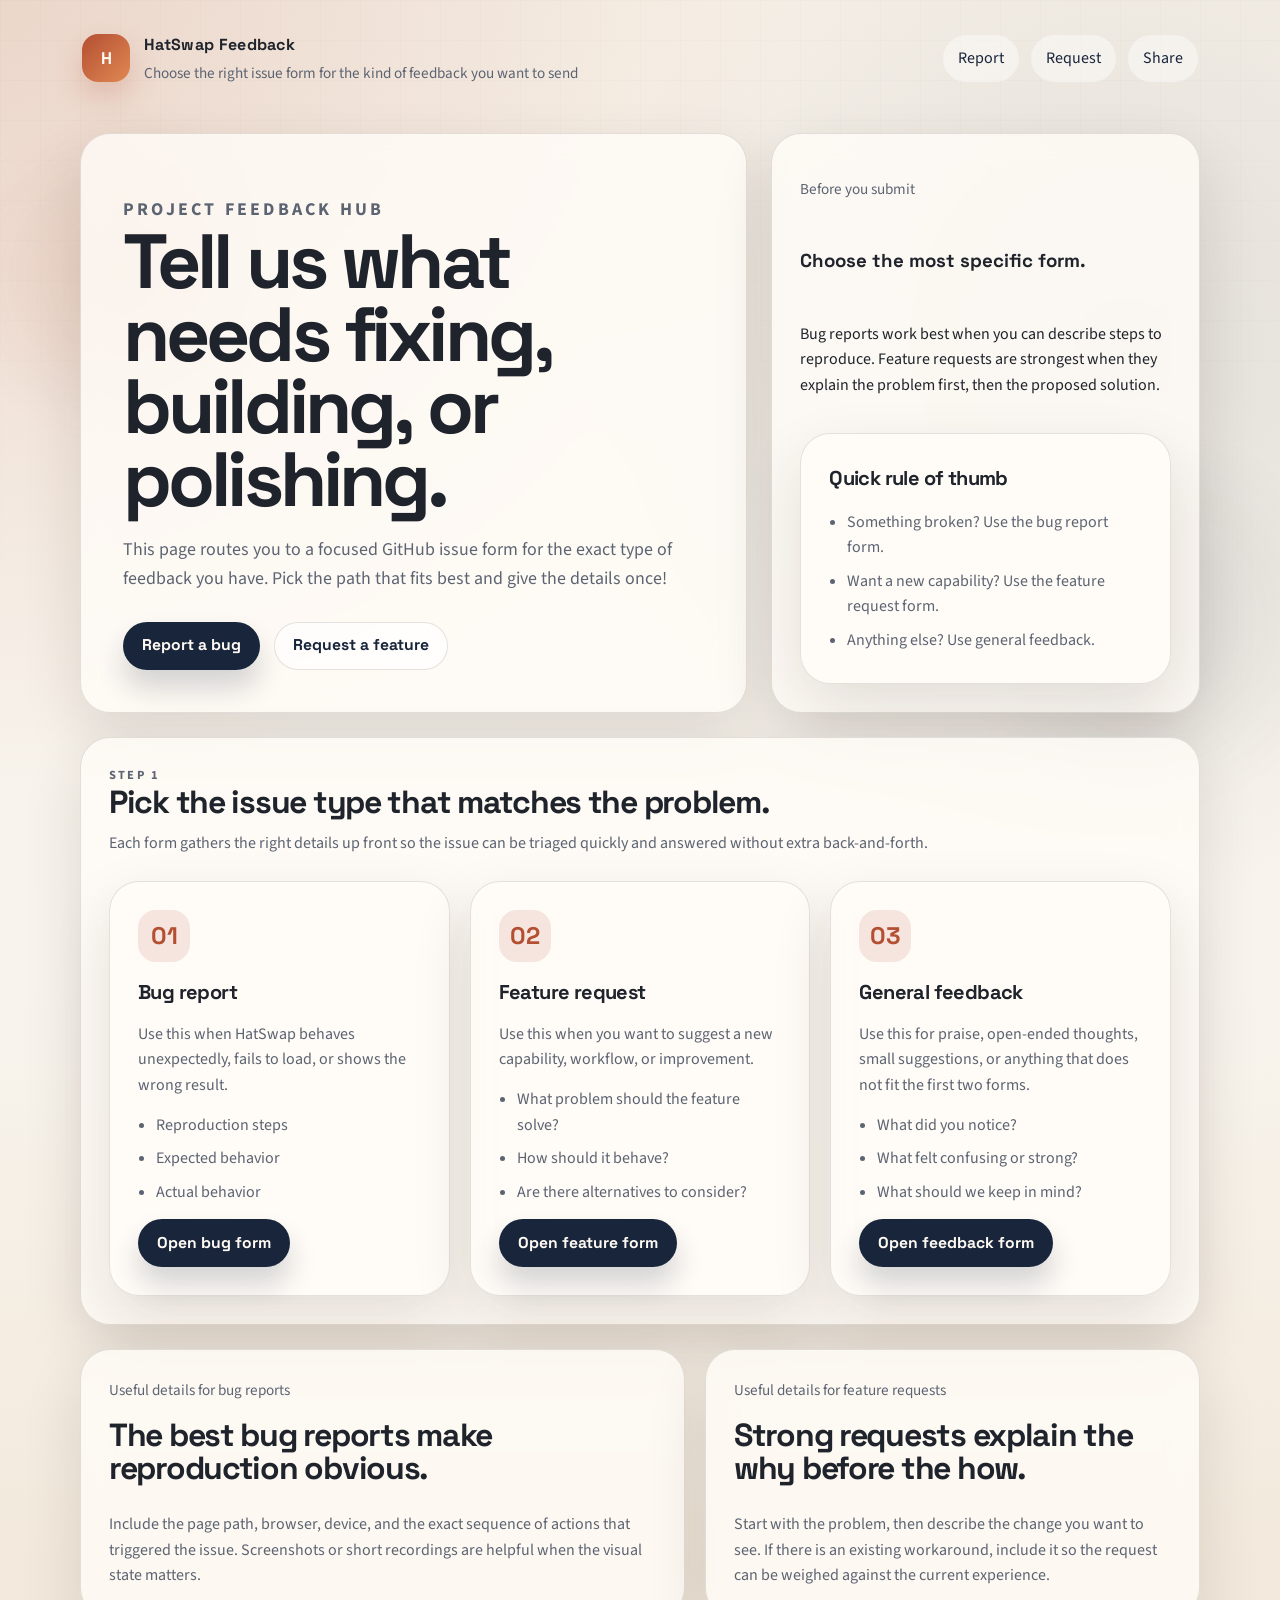
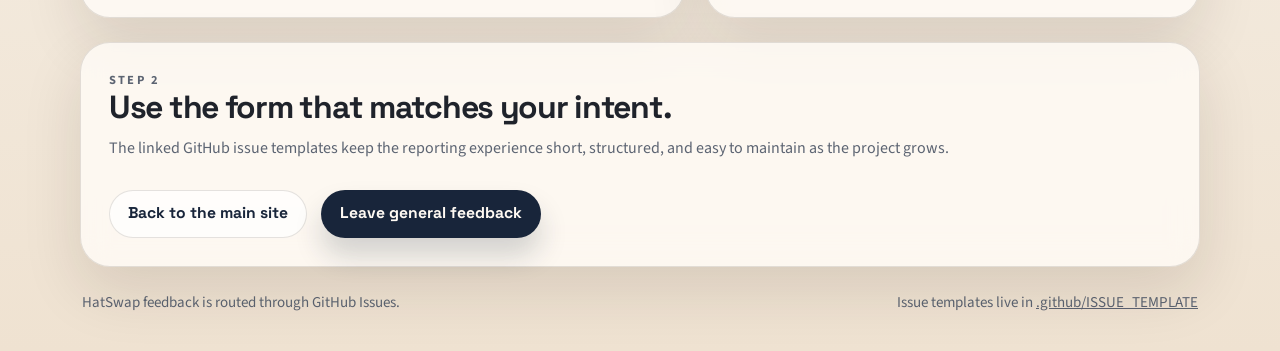
==== hatswap-feedback/index.html @ 7471a50c "Add feedback system and site structure for HatSwap project" ====
<!doctype html>
<html lang="en">

<head>
    <meta charset="utf-8" />
    <meta name="viewport" content="width=device-width, initial-scale=1" />
    <meta name="description"
        content="Submit HatSwap bugs, feature requests, or general feedback through focused GitHub issue templates." />
    <title>HatSwap Feedback</title>
    <link rel="preconnect" href="https://fonts.googleapis.com" />
    <link rel="preconnect" href="https://fonts.gstatic.com" crossorigin />
    <link
        href="https://fonts.googleapis.com/css2?family=Source+Sans+3:wght@400;500;600;700;800&family=Space+Grotesk:wght@400;500;700&display=swap"
        rel="stylesheet" />
    <link rel="stylesheet" href="/assets/css/site.css" />
</head>

<body>
    <div class="page-shell">
        <div class="site-frame">
            <header class="topbar">
                <a class="brand" href="/" aria-label="Return to the main site">
                    <span class="brand-mark">H</span>
                    <span class="brand-copy">
                        <strong>HatSwap Feedback</strong>
                        <span>Choose the right issue form for the kind of feedback you want to send</span>
                    </span>
                </a>
                <nav class="topnav" aria-label="Secondary">
                    <a href="#report">Report</a>
                    <a href="#request">Request</a>
                    <a href="#share">Share</a>
                </nav>
            </header>

            <main>
                <section class="hero" aria-labelledby="feedback-hero-title">
                    <div class="hero-copy">
                        <p class="eyebrow">Project feedback hub</p>
                        <h1 id="feedback-hero-title">Tell us what needs fixing, building, or polishing.</h1>
                        <p>
                            This page routes you to a focused GitHub issue form for the exact type of
                            feedback you have. Pick the path that fits best and give the details once!
                        </p>
                        <div class="hero-actions">
                            <a class="button primary"
                                href="https://github.com/jcsosia/jcsosia.github.io/issues/new?template=bug_report.yml">Report
                                a bug</a>
                            <a class="button secondary"
                                href="https://github.com/jcsosia/jcsosia.github.io/issues/new?template=feature_request.yml">Request
                                a feature</a>
                        </div>
                    </div>

                    <aside class="hero-card" aria-label="Feedback instructions">
                        <div class="feedback-note">
                            <p class="panel-label">Before you submit</p>
                            <h3>Choose the most specific form.</h3>
                            <p>
                                Bug reports work best when you can describe steps to reproduce. Feature
                                requests are strongest when they explain the problem first, then the proposed
                                solution.
                            </p>
                        </div>
                        <div class="note-card">
                            <h3>Quick rule of thumb</h3>
                            <ul>
                                <li>Something broken? Use the bug report form.</li>
                                <li>Want a new capability? Use the feature request form.</li>
                                <li>Anything else? Use general feedback.</li>
                            </ul>
                        </div>
                    </aside>
                </section>

                <section class="section" aria-labelledby="report-title" id="report">
                    <div class="section-panel">
                        <p class="eyebrow">Step 1</p>
                        <h2 id="report-title">Pick the issue type that matches the problem.</h2>
                        <p>
                            Each form gathers the right details up front so the issue can be triaged quickly
                            and answered without extra back-and-forth.
                        </p>

                        <div class="issue-grid">
                            <article class="issue-card">
                                <div class="issue-icon">01</div>
                                <h3>Bug report</h3>
                                <p>
                                    Use this when HatSwap behaves unexpectedly, fails to load, or shows the wrong
                                    result.
                                </p>
                                <ul>
                                    <li>Reproduction steps</li>
                                    <li>Expected behavior</li>
                                    <li>Actual behavior</li>
                                </ul>
                                <a class="button primary"
                                    href="https://github.com/jcsosia/jcsosia.github.io/issues/new?template=bug_report.yml">Open
                                    bug form</a>
                            </article>

                            <article class="issue-card">
                                <div class="issue-icon">02</div>
                                <h3>Feature request</h3>
                                <p>
                                    Use this when you want to suggest a new capability, workflow, or improvement.
                                </p>
                                <ul>
                                    <li>What problem should the feature solve?</li>
                                    <li>How should it behave?</li>
                                    <li>Are there alternatives to consider?</li>
                                </ul>
                                <a class="button primary"
                                    href="https://github.com/jcsosia/jcsosia.github.io/issues/new?template=feature_request.yml">Open
                                    feature form</a>
                            </article>

                            <article class="issue-card">
                                <div class="issue-icon">03</div>
                                <h3>General feedback</h3>
                                <p>
                                    Use this for praise, open-ended thoughts, small suggestions, or anything that
                                    does not fit the first two forms.
                                </p>
                                <ul>
                                    <li>What did you notice?</li>
                                    <li>What felt confusing or strong?</li>
                                    <li>What should we keep in mind?</li>
                                </ul>
                                <a class="button primary"
                                    href="https://github.com/jcsosia/jcsosia.github.io/issues/new?template=general_feedback.yml">Open
                                    feedback form</a>
                            </article>
                        </div>
                    </div>
                </section>

                <section class="section" id="request" aria-labelledby="request-title">
                    <div class="feedback-grid">
                        <article class="feedback-card">
                            <p class="panel-label">Useful details for bug reports</p>
                            <h2 id="request-title">The best bug reports make reproduction obvious.</h2>
                            <p>
                                Include the page path, browser, device, and the exact sequence of actions that
                                triggered the issue. Screenshots or short recordings are helpful when the visual
                                state matters.
                            </p>
                        </article>

                        <article class="feedback-card">
                            <p class="panel-label">Useful details for feature requests</p>
                            <h2>Strong requests explain the why before the how.</h2>
                            <p>
                                Start with the problem, then describe the change you want to see. If there is an
                                existing workaround, include it so the request can be weighed against the current
                                experience.
                            </p>
                        </article>
                    </div>
                </section>

                <section class="section" id="share" aria-labelledby="share-title">
                    <div class="section-panel">
                        <p class="eyebrow">Step 2</p>
                        <h2 id="share-title">Use the form that matches your intent.</h2>
                        <p>
                            The linked GitHub issue templates keep the reporting experience short, structured,
                            and easy to maintain as the project grows.
                        </p>
                        <div class="hero-actions">
                            <a class="button secondary" href="/">Back to the main site</a>
                            <a class="button primary"
                                href="https://github.com/jcsosia/jcsosia.github.io/issues/new?template=general_feedback.yml">Leave
                                general feedback</a>
                        </div>
                    </div>
                </section>
            </main>

            <footer class="footer">
                <span>HatSwap feedback is routed through GitHub Issues.</span>
                <span>
                    Issue templates live in <a
                        href="https://github.com/jcsosia/jcsosia.github.io/tree/main/.github/ISSUE_TEMPLATE">.github/ISSUE_TEMPLATE</a>
                </span>
            </footer>
        </div>
    </div>
</body>

</html>
---- assets/css/site.css ----
:root {
    color-scheme: light;
    --bg: #f6f0e7;
    --bg-alt: #efe2d1;
    --surface: rgba(255, 252, 247, 0.82);
    --surface-strong: #fffaf2;
    --border: rgba(38, 28, 19, 0.12);
    --text: #1f232b;
    --muted: #5c6472;
    --accent: #b44f32;
    --accent-strong: #18253a;
    --accent-soft: rgba(180, 79, 50, 0.12);
    --shadow: 0 24px 60px rgba(42, 27, 14, 0.12);
    --radius-xl: 30px;
    --radius-lg: 22px;
    --radius-md: 16px;
    --content-width: 1120px;
    --body-font: 'Source Sans 3', 'Segoe UI', sans-serif;
    --display-font: 'Space Grotesk', 'Segoe UI', sans-serif;
}

* {
    box-sizing: border-box;
}

html {
    scroll-behavior: smooth;
}

body {
    margin: 0;
    min-height: 100vh;
    font-family: var(--body-font);
    color: var(--text);
    background:
        radial-gradient(circle at top left, rgba(180, 79, 50, 0.16), transparent 34%),
        radial-gradient(circle at right 12% top 18%, rgba(24, 37, 58, 0.09), transparent 28%),
        linear-gradient(180deg, var(--bg) 0%, #f8f4ed 50%, var(--bg-alt) 100%);
    line-height: 1.6;
    text-rendering: optimizeLegibility;
}

body::before {
    content: '';
    position: fixed;
    inset: 0;
    pointer-events: none;
    opacity: 0.45;
    background-image: linear-gradient(rgba(31, 35, 43, 0.04) 1px, transparent 1px), linear-gradient(90deg, rgba(31, 35, 43, 0.04) 1px, transparent 1px);
    background-size: 40px 40px;
    mask-image: linear-gradient(180deg, rgba(0, 0, 0, 0.8), transparent 92%);
}

a {
    color: inherit;
}

a:hover {
    color: var(--accent);
}

a:focus-visible,
button:focus-visible {
    outline: 3px solid var(--accent);
    outline-offset: 4px;
}

.page-shell {
    position: relative;
    isolation: isolate;
    min-height: 100vh;
    padding: 24px;
}

.page-shell::before,
.page-shell::after {
    content: '';
    position: fixed;
    z-index: -1;
    border-radius: 999px;
    filter: blur(8px);
    opacity: 0.55;
}

.page-shell::before {
    inset: 12% auto auto -4%;
    width: 340px;
    height: 340px;
    background: radial-gradient(circle, rgba(180, 79, 50, 0.22), transparent 70%);
}

.page-shell::after {
    right: -6%;
    bottom: 8%;
    width: 420px;
    height: 420px;
    background: radial-gradient(circle, rgba(24, 37, 58, 0.14), transparent 68%);
}

.site-frame {
    width: min(100%, var(--content-width));
    margin: 0 auto;
}

.topbar {
    display: flex;
    align-items: center;
    justify-content: space-between;
    gap: 20px;
    padding: 8px 2px 24px;
}

.brand {
    display: inline-flex;
    align-items: center;
    gap: 14px;
    text-decoration: none;
}

.brand-mark {
    display: grid;
    place-items: center;
    width: 48px;
    height: 48px;
    border-radius: 16px;
    background: linear-gradient(135deg, var(--accent), #e08853);
    color: #fffaf4;
    font-family: var(--display-font);
    font-size: 1.05rem;
    font-weight: 700;
    box-shadow: 0 14px 30px rgba(180, 79, 50, 0.24);
}

.brand-copy {
    display: grid;
    gap: 3px;
}

.brand-copy strong {
    font-family: var(--display-font);
    font-size: 1rem;
    letter-spacing: 0.02em;
}

.brand-copy span,
.eyebrow,
.meta,
.panel-label {
    color: var(--muted);
    font-size: 0.95rem;
}

.topnav {
    display: flex;
    flex-wrap: wrap;
    gap: 12px;
}

.topnav a {
    text-decoration: none;
    color: var(--accent-strong);
    padding: 10px 14px;
    border-radius: 999px;
    background: rgba(255, 255, 255, 0.45);
    border: 1px solid transparent;
}

.topnav a:hover,
.topnav a:focus-visible {
    background: var(--surface-strong);
    border-color: var(--border);
}

.hero,
.section,
.feedback-grid,
.callout-grid {
    margin-top: 24px;
}

.hero {
    display: grid;
    grid-template-columns: minmax(0, 1.4fr) minmax(280px, 0.9fr);
    gap: 24px;
    align-items: stretch;
}

.hero-copy,
.hero-card,
.section-panel,
.issue-card,
.process-card,
.feedback-card,
.note-card {
    background: var(--surface);
    border: 1px solid var(--border);
    border-radius: var(--radius-xl);
    box-shadow: var(--shadow);
    backdrop-filter: blur(14px);
}

.hero-copy {
    padding: 42px;
}

.hero-card {
    padding: 28px;
    display: grid;
    gap: 18px;
}

.eyebrow {
    margin: 0 0 14px;
    text-transform: uppercase;
    letter-spacing: 0.18em;
    font-size: 0.78rem;
    font-weight: 700;
}

h1,
h2,
h3,
.button,
.stat strong {
    font-family: var(--display-font);
}

h1 {
    margin: 0;
    font-size: clamp(2.8rem, 6vw, 5.6rem);
    line-height: 0.95;
    letter-spacing: -0.05em;
    max-width: 11ch;
}

.hero-copy p {
    margin: 20px 0 0;
    max-width: 62ch;
    font-size: 1.12rem;
    color: var(--muted);
}

.hero-actions {
    display: flex;
    flex-wrap: wrap;
    gap: 14px;
    margin-top: 28px;
}

.button {
    display: inline-flex;
    align-items: center;
    justify-content: center;
    gap: 8px;
    min-height: 48px;
    padding: 0 18px;
    border-radius: 999px;
    border: 1px solid transparent;
    text-decoration: none;
    font-size: 0.98rem;
    font-weight: 700;
    transition: transform 160ms ease, background-color 160ms ease, border-color 160ms ease, color 160ms ease;
}

.button:hover {
    transform: translateY(-1px);
}

.button.primary {
    background: var(--accent-strong);
    color: #fffaf3;
    box-shadow: 0 18px 28px rgba(24, 37, 58, 0.18);
}

.button.primary:hover {
    color: #fffaf3;
    background: #111c2d;
}

.button.secondary {
    background: rgba(255, 255, 255, 0.66);
    color: var(--accent-strong);
    border-color: var(--border);
}

.button.secondary:hover {
    color: var(--accent-strong);
    background: var(--surface-strong);
}

.stat-grid {
    display: grid;
    grid-template-columns: repeat(3, minmax(0, 1fr));
    gap: 14px;
}

.stat {
    padding: 16px;
    border-radius: var(--radius-md);
    background: var(--surface-strong);
    border: 1px solid rgba(38, 28, 19, 0.08);
}

.stat strong {
    display: block;
    margin-bottom: 4px;
    font-size: 1.6rem;
    letter-spacing: -0.04em;
}

.stat span {
    color: var(--muted);
    font-size: 0.92rem;
}

.section-panel,
.issue-card,
.process-card,
.feedback-card,
.note-card {
    padding: 28px;
}

.section h2,
.feedback-grid h2,
.callout-grid h2 {
    margin: 0 0 12px;
    font-size: clamp(1.6rem, 2.5vw, 2.3rem);
    line-height: 1.05;
    letter-spacing: -0.04em;
}

.section p,
.feedback-grid p,
.callout-grid p {
    margin: 0;
    color: var(--muted);
}

.section-grid,
.feedback-grid,
.callout-grid,
.issue-grid,
.process-grid {
    display: grid;
    gap: 20px;
}

.section-grid {
    grid-template-columns: repeat(2, minmax(0, 1fr));
}

.issue-grid {
    grid-template-columns: repeat(3, minmax(0, 1fr));
    margin-top: 24px;
}

.issue-card,
.process-card,
.feedback-card,
.note-card {
    display: grid;
    gap: 14px;
}

.issue-icon {
    width: 52px;
    height: 52px;
    display: grid;
    place-items: center;
    border-radius: 18px;
    background: var(--accent-soft);
    color: var(--accent);
    font-family: var(--display-font);
    font-size: 1.5rem;
    font-weight: 700;
}

.issue-card h3,
.process-card h3,
.feedback-card h3,
.note-card h3 {
    margin: 0;
    font-size: 1.25rem;
    letter-spacing: -0.03em;
}

.issue-card ul,
.process-card ul,
.note-card ul {
    margin: 0;
    padding-left: 18px;
    color: var(--muted);
}

.issue-card li+li,
.process-card li+li,
.note-card li+li {
    margin-top: 8px;
}

.issue-card .button,
.feedback-card .button {
    width: fit-content;
}

.section-panel code,
.feedback-card code,
.note-card code {
    padding: 0.18rem 0.38rem;
    border-radius: 8px;
    background: rgba(31, 35, 43, 0.07);
    color: var(--accent-strong);
}

.footer {
    display: flex;
    flex-wrap: wrap;
    justify-content: space-between;
    gap: 16px;
    padding: 24px 2px 12px;
    color: var(--muted);
    font-size: 0.94rem;
}

.footer a {
    color: inherit;
}

.feedback-grid {
    grid-template-columns: minmax(0, 1.1fr) minmax(290px, 0.9fr);
}

.feedback-stack {
    display: grid;
    gap: 20px;
}

.feedback-card .panel-label {
    margin-bottom: 2px;
}

.feedback-note {
    display: grid;
    gap: 10px;
}

@media (max-width: 960px) {

    .hero,
    .section-grid,
    .feedback-grid,
    .issue-grid {
        grid-template-columns: 1fr;
    }

    .topbar {
        flex-direction: column;
        align-items: flex-start;
    }

    .hero-copy {
        padding: 30px;
    }

    .hero-card,
    .section-panel,
    .issue-card,
    .process-card,
    .feedback-card,
    .note-card {
        padding: 22px;
    }
}

@media (max-width: 640px) {
    .page-shell {
        padding: 16px;
    }

    h1 {
        font-size: clamp(2.3rem, 13vw, 4rem);
    }

    .hero-copy p {
        font-size: 1rem;
    }

    .hero-actions,
    .topnav,
    .footer {
        gap: 10px;
    }

    .stat-grid {
        grid-template-columns: 1fr;
    }

    .brand-copy span {
        max-width: 26ch;
    }
}
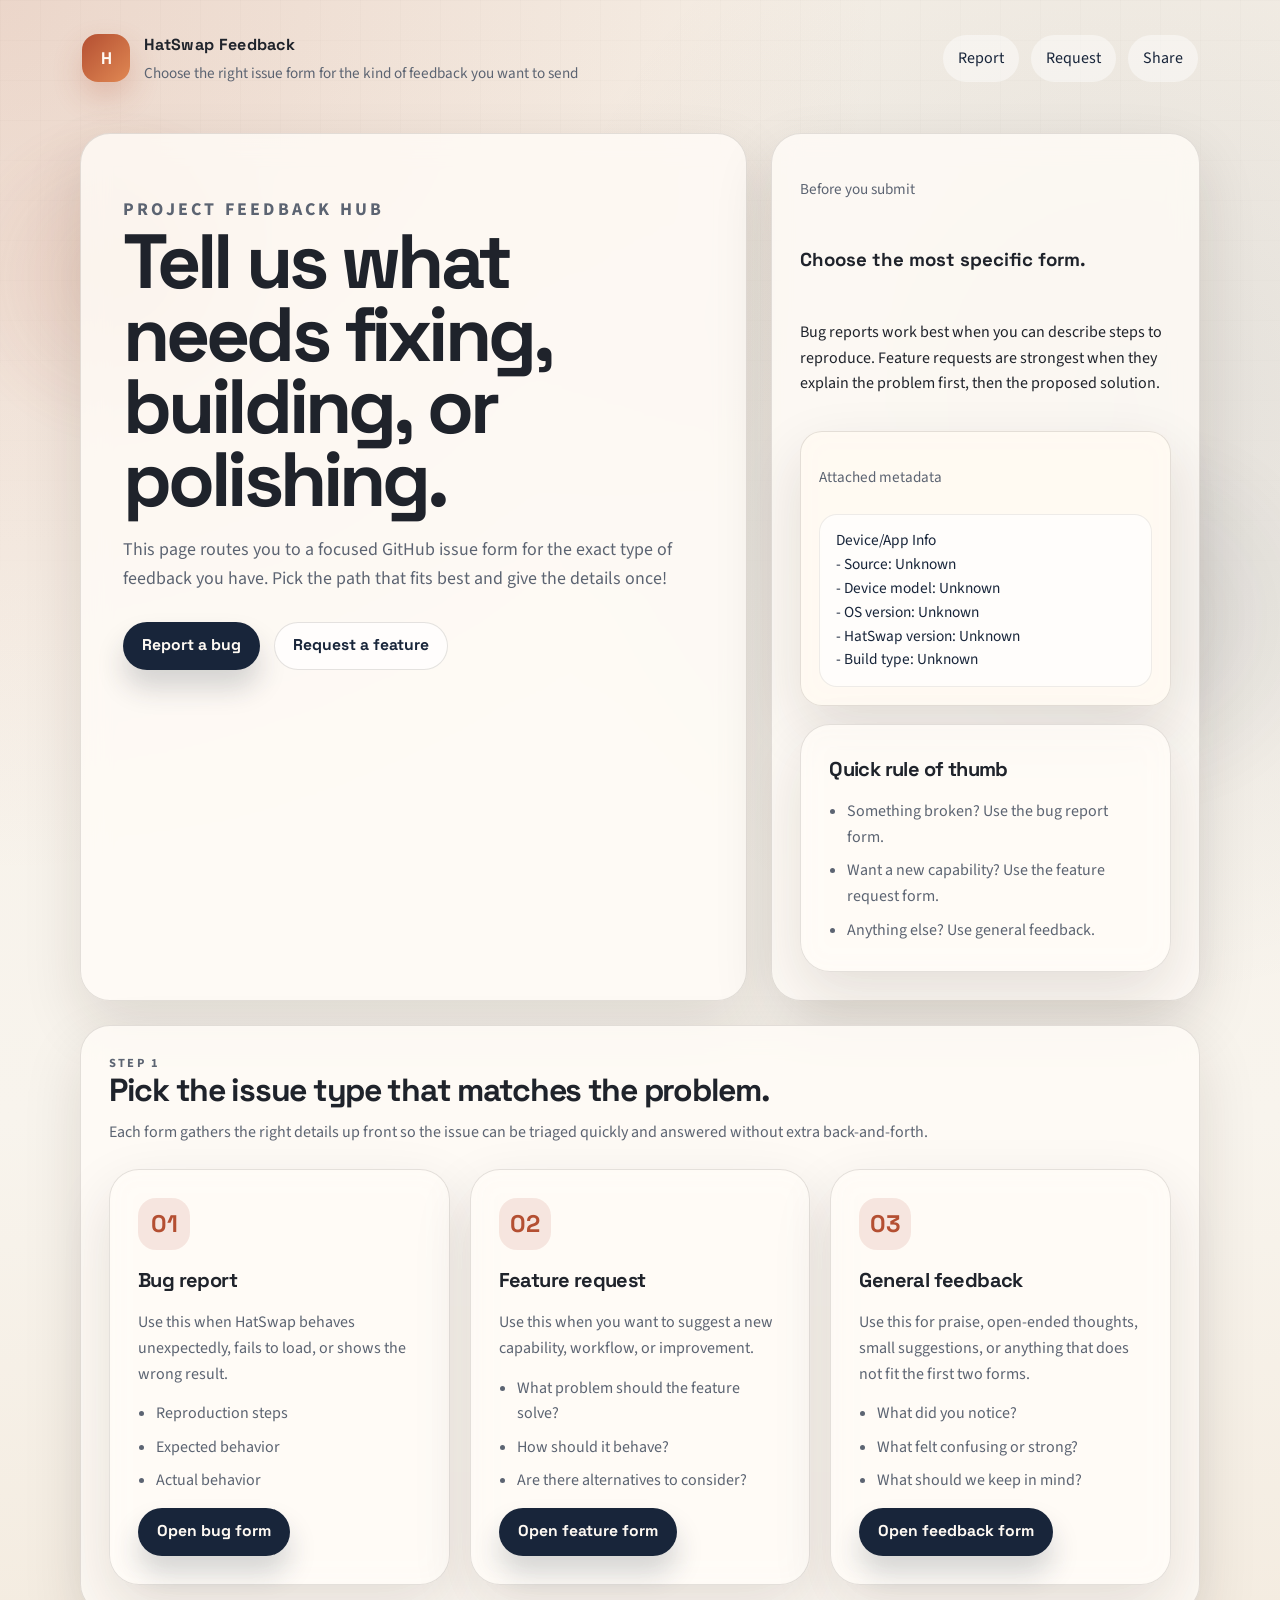
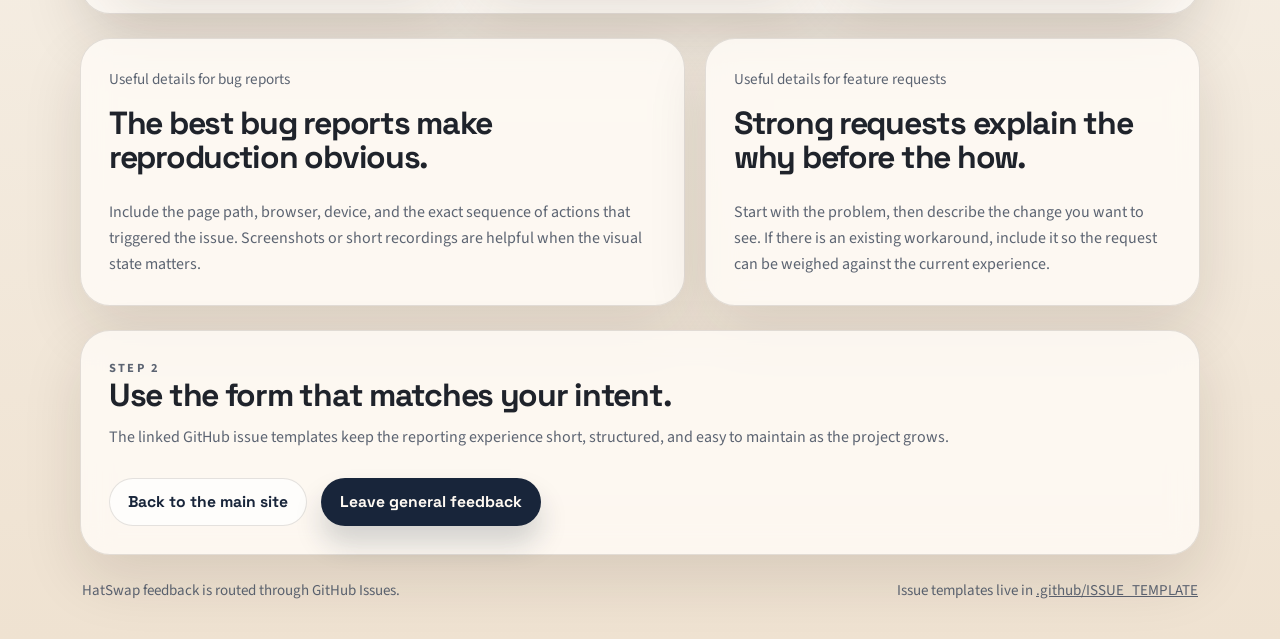
==== commit 61d908bf: "Add metadata card and update feedback links in HatSwap feedback page" ====
--- a/hatswap-feedback/index.html
+++ b/hatswap-feedback/index.html
@@ -43,10 +43,11 @@
                             feedback you have. Pick the path that fits best and give the details once!
                         </p>
                         <div class="hero-actions">
-                            <a class="button primary"
+                            <a class="button primary" data-feedback-type="bug" data-feedback-template="bug_report.yml"
                                 href="https://github.com/jcsosia/jcsosia.github.io/issues/new?template=bug_report.yml">Report
                                 a bug</a>
-                            <a class="button secondary"
+                            <a class="button secondary" data-feedback-type="feature"
+                                data-feedback-template="feature_request.yml"
                                 href="https://github.com/jcsosia/jcsosia.github.io/issues/new?template=feature_request.yml">Request
                                 a feature</a>
                         </div>
@@ -61,6 +62,15 @@
                                 requests are strongest when they explain the problem first, then the proposed
                                 solution.
                             </p>
+                        </div>
+                        <div class="metadata-card" aria-label="HatSwap device and app info">
+                            <p class="panel-label">Attached metadata</p>
+                            <pre class="metadata-block" data-device-app-info>Device/App Info
+- Source: Unknown
+- Device model: Unknown
+- OS version: Unknown
+- HatSwap version: Unknown
+- Build type: Unknown</pre>
                         </div>
                         <div class="note-card">
                             <h3>Quick rule of thumb</h3>
@@ -95,7 +105,8 @@
                                     <li>Expected behavior</li>
                                     <li>Actual behavior</li>
                                 </ul>
-                                <a class="button primary"
+                                <a class="button primary" data-feedback-type="bug"
+                                    data-feedback-template="bug_report.yml"
                                     href="https://github.com/jcsosia/jcsosia.github.io/issues/new?template=bug_report.yml">Open
                                     bug form</a>
                             </article>
@@ -111,7 +122,8 @@
                                     <li>How should it behave?</li>
                                     <li>Are there alternatives to consider?</li>
                                 </ul>
-                                <a class="button primary"
+                                <a class="button primary" data-feedback-type="feature"
+                                    data-feedback-template="feature_request.yml"
                                     href="https://github.com/jcsosia/jcsosia.github.io/issues/new?template=feature_request.yml">Open
                                     feature form</a>
                             </article>
@@ -128,7 +140,8 @@
                                     <li>What felt confusing or strong?</li>
                                     <li>What should we keep in mind?</li>
                                 </ul>
-                                <a class="button primary"
+                                <a class="button primary" data-feedback-type="general"
+                                    data-feedback-template="general_feedback.yml"
                                     href="https://github.com/jcsosia/jcsosia.github.io/issues/new?template=general_feedback.yml">Open
                                     feedback form</a>
                             </article>
@@ -170,7 +183,8 @@
                         </p>
                         <div class="hero-actions">
                             <a class="button secondary" href="/">Back to the main site</a>
-                            <a class="button primary"
+                            <a class="button primary" data-feedback-type="general"
+                                data-feedback-template="general_feedback.yml"
                                 href="https://github.com/jcsosia/jcsosia.github.io/issues/new?template=general_feedback.yml">Leave
                                 general feedback</a>
                         </div>
@@ -187,6 +201,128 @@
             </footer>
         </div>
     </div>
+
+    <script>
+        (() => {
+            const metadataKeys = ["source", "deviceModel", "osVersion", "appVersion", "buildType"];
+            const feedbackTemplates = {
+                bug: "bug_report.yml",
+                feature: "feature_request.yml",
+                general: "general_feedback.yml"
+            };
+
+            function safeDecodeQueryValue(value) {
+                if (value === null || value === undefined) {
+                    return "";
+                }
+
+                const stringValue = String(value);
+
+                try {
+                    return decodeURIComponent(stringValue.replace(/\+/g, "%20"));
+                } catch (error) {
+                    return stringValue;
+                }
+            }
+
+            function normalizeValue(value) {
+                const decodedValue = safeDecodeQueryValue(value).trim();
+                return decodedValue || "Unknown";
+            }
+
+            function getHatSwapContext() {
+                const searchParams = new URLSearchParams(window.location.search);
+
+                return metadataKeys.reduce((context, key) => {
+                    context[key] = normalizeValue(searchParams.get(key));
+                    return context;
+                }, {});
+            }
+
+            function buildPrefillBlock(context) {
+                return [
+                    "Device/App Info",
+                    `- Source: ${context.source}`,
+                    `- Device model: ${context.deviceModel}`,
+                    `- OS version: ${context.osVersion}`,
+                    `- HatSwap version: ${context.appVersion}`,
+                    `- Build type: ${context.buildType}`
+                ].join("\n");
+            }
+
+            function buildIssueBody(feedbackType, context) {
+                const prefillBlock = buildPrefillBlock(context);
+                const prompts = {
+                    bug: [
+                        "## Bug report",
+                        "",
+                        "Describe what happened and what you expected to happen.",
+                        "",
+                        "### Steps to reproduce",
+                        "",
+                        "1.",
+                        "2.",
+                        "3.",
+                        "",
+                        "### Expected behavior",
+                        "",
+                        "### Actual behavior"
+                    ],
+                    feature: [
+                        "## Feature request",
+                        "",
+                        "Describe the problem first, then the feature you want.",
+                        "",
+                        "### Problem",
+                        "",
+                        "### Proposed solution",
+                        "",
+                        "### Alternatives considered"
+                    ],
+                    general: [
+                        "## General feedback",
+                        "",
+                        "Share anything that would help improve the experience.",
+                        "",
+                        "### Feedback",
+                        ""
+                    ]
+                };
+
+                return [prefillBlock, "", ...(prompts[feedbackType] || prompts.general)].join("\n");
+            }
+
+            function buildIssueUrl(feedbackType, context) {
+                const issueUrl = new URL("https://github.com/jcsosia/jcsosia.github.io/issues/new");
+                const templateName = feedbackTemplates[feedbackType] || feedbackTemplates.general;
+
+                issueUrl.searchParams.set("template", templateName);
+                issueUrl.searchParams.set("body", buildIssueBody(feedbackType, context));
+
+                return issueUrl.toString();
+            }
+
+            function updateMetadataPanel(context) {
+                const metadataPanel = document.querySelector("[data-device-app-info]");
+
+                if (metadataPanel) {
+                    metadataPanel.textContent = buildPrefillBlock(context);
+                }
+            }
+
+            function updateFeedbackLinks(context) {
+                document.querySelectorAll("[data-feedback-type]").forEach((link) => {
+                    const feedbackType = link.dataset.feedbackType || "general";
+                    link.href = buildIssueUrl(feedbackType, context);
+                });
+            }
+
+            const hatSwapContext = getHatSwapContext();
+
+            updateMetadataPanel(hatSwapContext);
+            updateFeedbackLinks(hatSwapContext);
+        })();
+    </script>
 </body>
 
 </html>
--- a/assets/css/site.css
+++ b/assets/css/site.css
@@ -191,7 +191,8 @@
 .issue-card,
 .process-card,
 .feedback-card,
-.note-card {
+.note-card,
+.metadata-card {
     background: var(--surface);
     border: 1px solid var(--border);
     border-radius: var(--radius-xl);
@@ -207,6 +208,28 @@
     padding: 28px;
     display: grid;
     gap: 18px;
+}
+
+.metadata-card {
+    display: grid;
+    gap: 10px;
+    padding: 18px;
+    background: rgba(255, 250, 242, 0.88);
+    border-radius: var(--radius-lg);
+}
+
+.metadata-block {
+    margin: 0;
+    padding: 14px 16px;
+    border-radius: 18px;
+    background: rgba(255, 255, 255, 0.62);
+    border: 1px solid rgba(38, 28, 19, 0.08);
+    color: var(--accent-strong);
+    font-family: var(--body-font);
+    font-size: 0.96rem;
+    line-height: 1.55;
+    white-space: pre-wrap;
+    overflow-wrap: anywhere;
 }
 
 .eyebrow {
@@ -468,7 +491,8 @@
     .issue-card,
     .process-card,
     .feedback-card,
-    .note-card {
+    .note-card,
+    .metadata-card {
         padding: 22px;
     }
 }
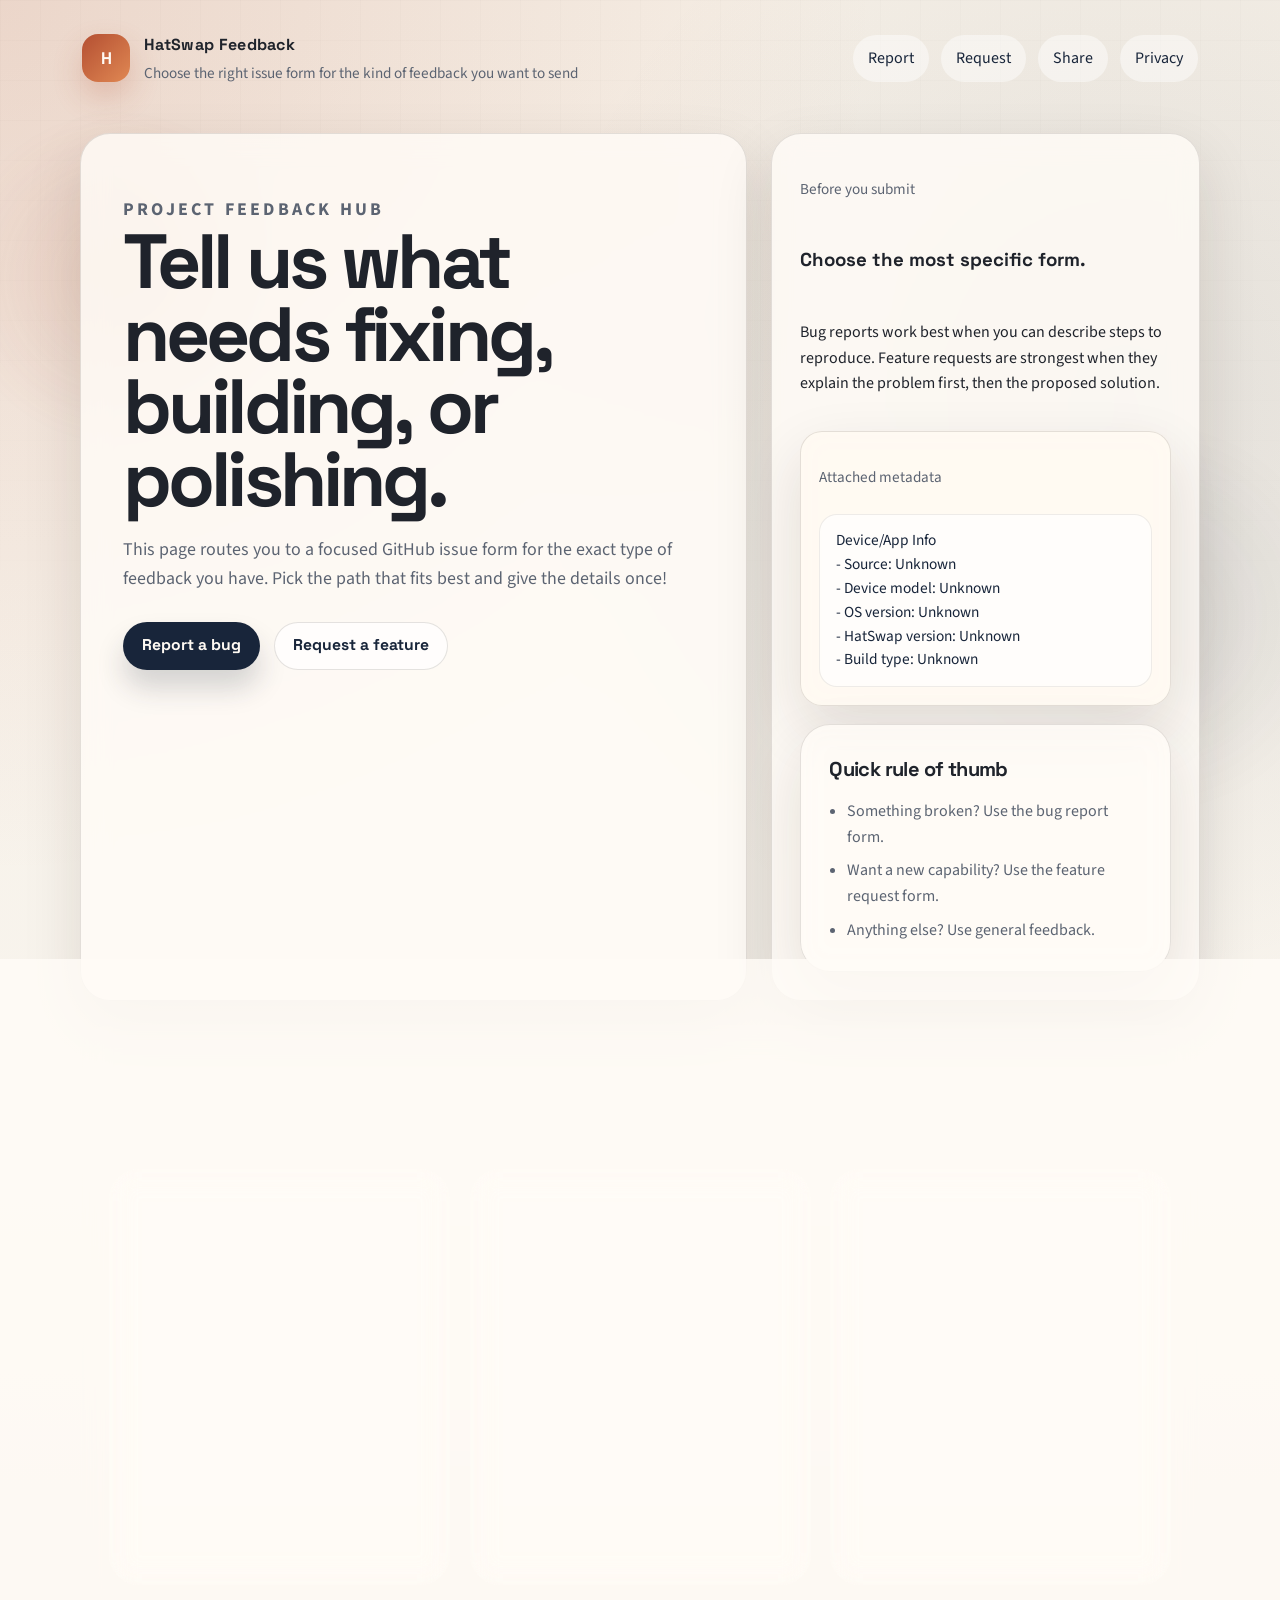
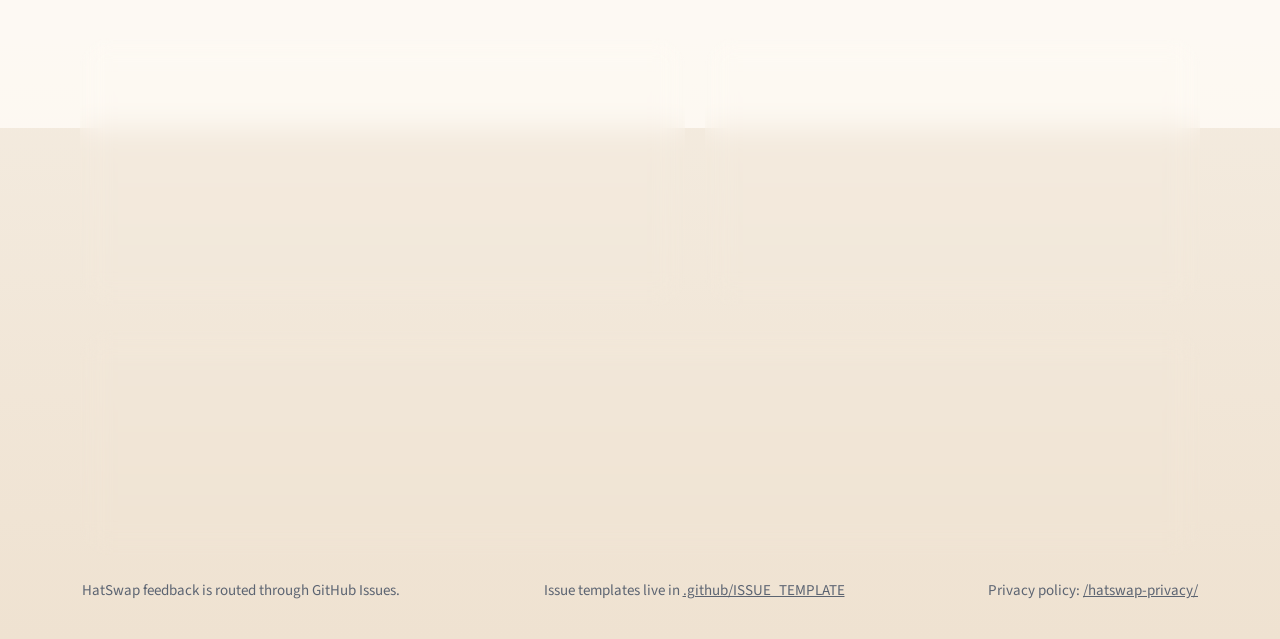
==== commit ca35e791: "Added HatSwap privacy policy and styling" ====
--- a/hatswap-feedback/index.html
+++ b/hatswap-feedback/index.html
@@ -30,6 +30,7 @@
                     <a href="#report">Report</a>
                     <a href="#request">Request</a>
                     <a href="#share">Share</a>
+                    <a href="/hatswap-privacy/">Privacy</a>
                 </nav>
             </header>
 
@@ -198,6 +199,9 @@
                     Issue templates live in <a
                         href="https://github.com/jcsosia/jcsosia.github.io/tree/main/.github/ISSUE_TEMPLATE">.github/ISSUE_TEMPLATE</a>
                 </span>
+                <span>
+                    Privacy policy: <a href="/hatswap-privacy/">/hatswap-privacy/</a>
+                </span>
             </footer>
         </div>
     </div>
--- a/assets/css/site.css
+++ b/assets/css/site.css
@@ -171,6 +171,11 @@
     border-color: var(--border);
 }
 
+.topnav a[aria-current="page"] {
+    background: var(--surface-strong);
+    border-color: var(--border);
+}
+
 .hero,
 .section,
 .feedback-grid,
@@ -468,6 +473,43 @@
     gap: 10px;
 }
 
+.policy-document {
+    display: grid;
+    gap: 28px;
+}
+
+.policy-section {
+    display: grid;
+    gap: 12px;
+}
+
+.policy-section+.policy-section {
+    padding-top: 28px;
+    border-top: 1px solid var(--border);
+}
+
+.policy-section ul {
+    margin: 0;
+    padding-left: 18px;
+    color: var(--muted);
+}
+
+.policy-section li+li {
+    margin-top: 8px;
+}
+
+.policy-meta {
+    margin-top: 8px;
+    color: var(--accent-strong);
+    font-size: 0.95rem;
+    font-weight: 700;
+}
+
+.policy-summary {
+    margin: 0;
+    color: var(--muted);
+}
+
 @media (max-width: 960px) {
 
     .hero,
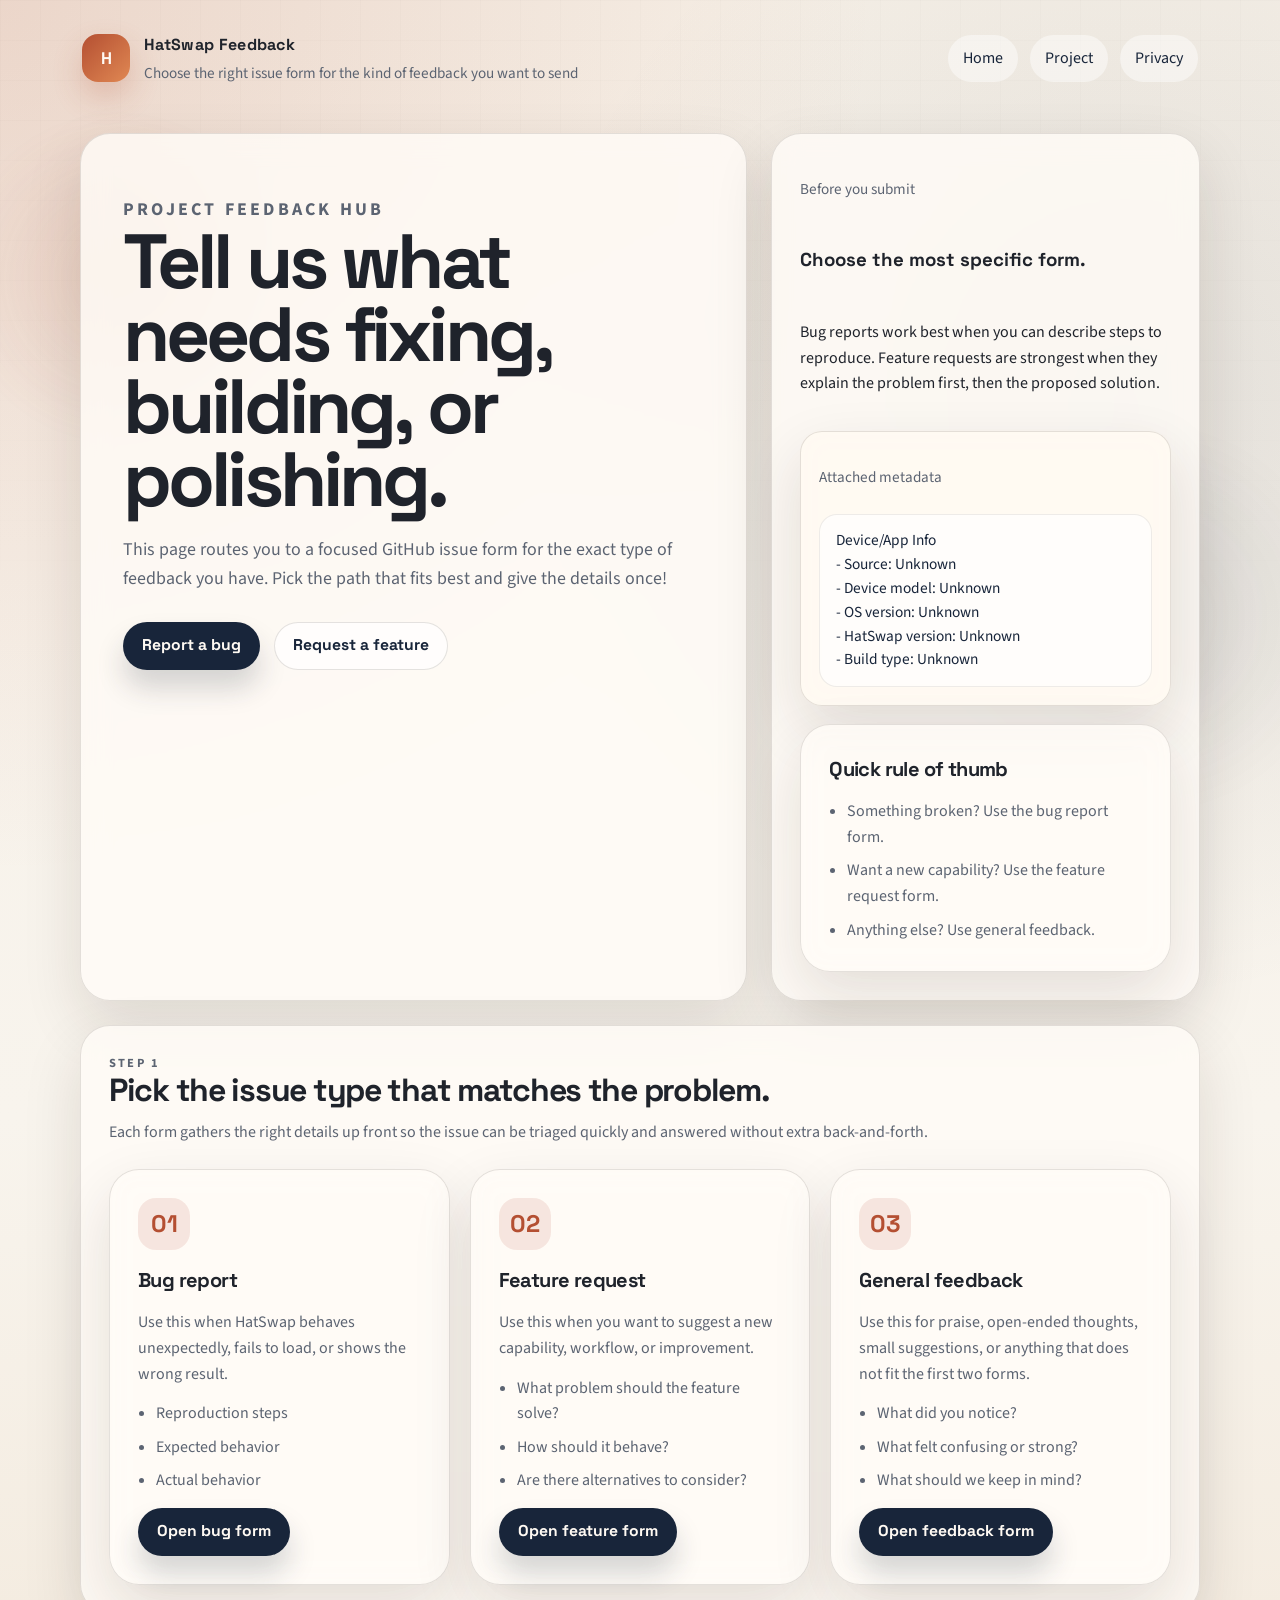
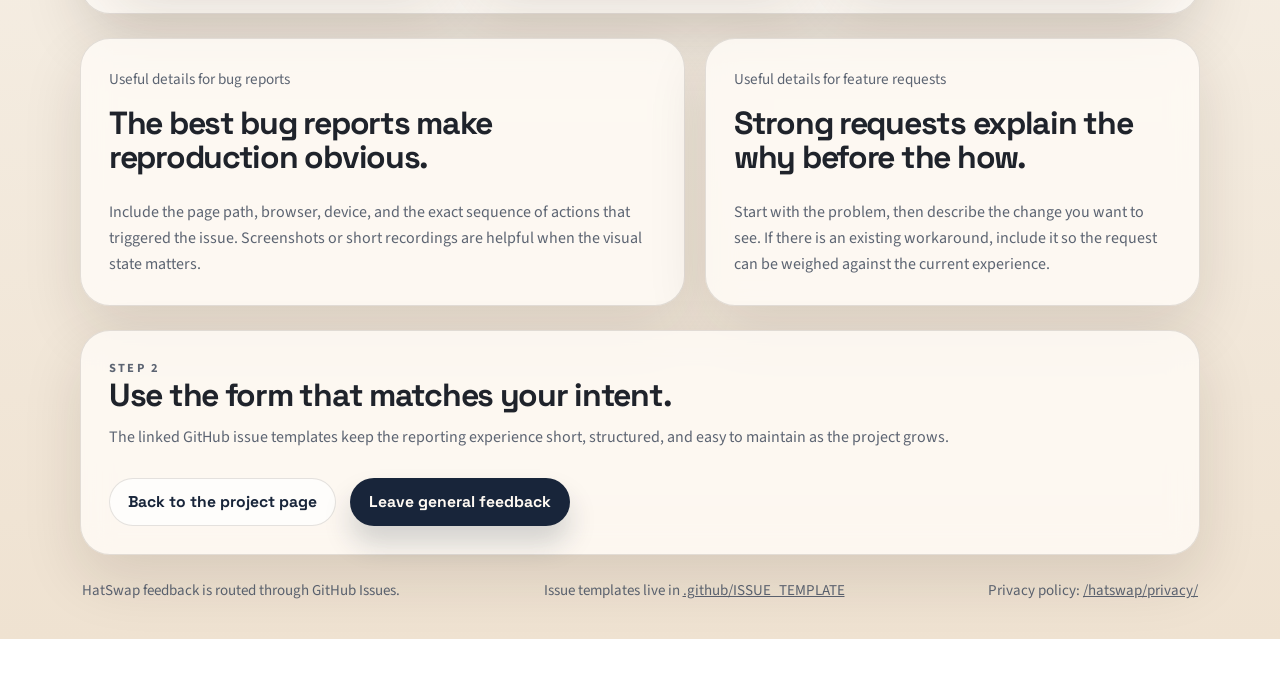
==== commit 60c7c455: "Add feedback and privacy policy pages for HatSwap - Created a feedback page (index.html) to guide us" ====
--- a/hatswap-feedback/index.html
+++ b/hatswap-feedback/index.html
@@ -4,329 +4,13 @@
 <head>
     <meta charset="utf-8" />
     <meta name="viewport" content="width=device-width, initial-scale=1" />
-    <meta name="description"
-        content="Submit HatSwap bugs, feature requests, or general feedback through focused GitHub issue templates." />
+    <meta http-equiv="refresh" content="0; url=/hatswap/feedback/" />
+    <meta name="robots" content="noindex" />
     <title>HatSwap Feedback</title>
-    <link rel="preconnect" href="https://fonts.googleapis.com" />
-    <link rel="preconnect" href="https://fonts.gstatic.com" crossorigin />
-    <link
-        href="https://fonts.googleapis.com/css2?family=Source+Sans+3:wght@400;500;600;700;800&family=Space+Grotesk:wght@400;500;700&display=swap"
-        rel="stylesheet" />
-    <link rel="stylesheet" href="/assets/css/site.css" />
 </head>
 
 <body>
-    <div class="page-shell">
-        <div class="site-frame">
-            <header class="topbar">
-                <a class="brand" href="/" aria-label="Return to the main site">
-                    <span class="brand-mark">H</span>
-                    <span class="brand-copy">
-                        <strong>HatSwap Feedback</strong>
-                        <span>Choose the right issue form for the kind of feedback you want to send</span>
-                    </span>
-                </a>
-                <nav class="topnav" aria-label="Secondary">
-                    <a href="#report">Report</a>
-                    <a href="#request">Request</a>
-                    <a href="#share">Share</a>
-                    <a href="/hatswap-privacy/">Privacy</a>
-                </nav>
-            </header>
-
-            <main>
-                <section class="hero" aria-labelledby="feedback-hero-title">
-                    <div class="hero-copy">
-                        <p class="eyebrow">Project feedback hub</p>
-                        <h1 id="feedback-hero-title">Tell us what needs fixing, building, or polishing.</h1>
-                        <p>
-                            This page routes you to a focused GitHub issue form for the exact type of
-                            feedback you have. Pick the path that fits best and give the details once!
-                        </p>
-                        <div class="hero-actions">
-                            <a class="button primary" data-feedback-type="bug" data-feedback-template="bug_report.yml"
-                                href="https://github.com/jcsosia/jcsosia.github.io/issues/new?template=bug_report.yml">Report
-                                a bug</a>
-                            <a class="button secondary" data-feedback-type="feature"
-                                data-feedback-template="feature_request.yml"
-                                href="https://github.com/jcsosia/jcsosia.github.io/issues/new?template=feature_request.yml">Request
-                                a feature</a>
-                        </div>
-                    </div>
-
-                    <aside class="hero-card" aria-label="Feedback instructions">
-                        <div class="feedback-note">
-                            <p class="panel-label">Before you submit</p>
-                            <h3>Choose the most specific form.</h3>
-                            <p>
-                                Bug reports work best when you can describe steps to reproduce. Feature
-                                requests are strongest when they explain the problem first, then the proposed
-                                solution.
-                            </p>
-                        </div>
-                        <div class="metadata-card" aria-label="HatSwap device and app info">
-                            <p class="panel-label">Attached metadata</p>
-                            <pre class="metadata-block" data-device-app-info>Device/App Info
-- Source: Unknown
-- Device model: Unknown
-- OS version: Unknown
-- HatSwap version: Unknown
-- Build type: Unknown</pre>
-                        </div>
-                        <div class="note-card">
-                            <h3>Quick rule of thumb</h3>
-                            <ul>
-                                <li>Something broken? Use the bug report form.</li>
-                                <li>Want a new capability? Use the feature request form.</li>
-                                <li>Anything else? Use general feedback.</li>
-                            </ul>
-                        </div>
-                    </aside>
-                </section>
-
-                <section class="section" aria-labelledby="report-title" id="report">
-                    <div class="section-panel">
-                        <p class="eyebrow">Step 1</p>
-                        <h2 id="report-title">Pick the issue type that matches the problem.</h2>
-                        <p>
-                            Each form gathers the right details up front so the issue can be triaged quickly
-                            and answered without extra back-and-forth.
-                        </p>
-
-                        <div class="issue-grid">
-                            <article class="issue-card">
-                                <div class="issue-icon">01</div>
-                                <h3>Bug report</h3>
-                                <p>
-                                    Use this when HatSwap behaves unexpectedly, fails to load, or shows the wrong
-                                    result.
-                                </p>
-                                <ul>
-                                    <li>Reproduction steps</li>
-                                    <li>Expected behavior</li>
-                                    <li>Actual behavior</li>
-                                </ul>
-                                <a class="button primary" data-feedback-type="bug"
-                                    data-feedback-template="bug_report.yml"
-                                    href="https://github.com/jcsosia/jcsosia.github.io/issues/new?template=bug_report.yml">Open
-                                    bug form</a>
-                            </article>
-
-                            <article class="issue-card">
-                                <div class="issue-icon">02</div>
-                                <h3>Feature request</h3>
-                                <p>
-                                    Use this when you want to suggest a new capability, workflow, or improvement.
-                                </p>
-                                <ul>
-                                    <li>What problem should the feature solve?</li>
-                                    <li>How should it behave?</li>
-                                    <li>Are there alternatives to consider?</li>
-                                </ul>
-                                <a class="button primary" data-feedback-type="feature"
-                                    data-feedback-template="feature_request.yml"
-                                    href="https://github.com/jcsosia/jcsosia.github.io/issues/new?template=feature_request.yml">Open
-                                    feature form</a>
-                            </article>
-
-                            <article class="issue-card">
-                                <div class="issue-icon">03</div>
-                                <h3>General feedback</h3>
-                                <p>
-                                    Use this for praise, open-ended thoughts, small suggestions, or anything that
-                                    does not fit the first two forms.
-                                </p>
-                                <ul>
-                                    <li>What did you notice?</li>
-                                    <li>What felt confusing or strong?</li>
-                                    <li>What should we keep in mind?</li>
-                                </ul>
-                                <a class="button primary" data-feedback-type="general"
-                                    data-feedback-template="general_feedback.yml"
-                                    href="https://github.com/jcsosia/jcsosia.github.io/issues/new?template=general_feedback.yml">Open
-                                    feedback form</a>
-                            </article>
-                        </div>
-                    </div>
-                </section>
-
-                <section class="section" id="request" aria-labelledby="request-title">
-                    <div class="feedback-grid">
-                        <article class="feedback-card">
-                            <p class="panel-label">Useful details for bug reports</p>
-                            <h2 id="request-title">The best bug reports make reproduction obvious.</h2>
-                            <p>
-                                Include the page path, browser, device, and the exact sequence of actions that
-                                triggered the issue. Screenshots or short recordings are helpful when the visual
-                                state matters.
-                            </p>
-                        </article>
-
-                        <article class="feedback-card">
-                            <p class="panel-label">Useful details for feature requests</p>
-                            <h2>Strong requests explain the why before the how.</h2>
-                            <p>
-                                Start with the problem, then describe the change you want to see. If there is an
-                                existing workaround, include it so the request can be weighed against the current
-                                experience.
-                            </p>
-                        </article>
-                    </div>
-                </section>
-
-                <section class="section" id="share" aria-labelledby="share-title">
-                    <div class="section-panel">
-                        <p class="eyebrow">Step 2</p>
-                        <h2 id="share-title">Use the form that matches your intent.</h2>
-                        <p>
-                            The linked GitHub issue templates keep the reporting experience short, structured,
-                            and easy to maintain as the project grows.
-                        </p>
-                        <div class="hero-actions">
-                            <a class="button secondary" href="/">Back to the main site</a>
-                            <a class="button primary" data-feedback-type="general"
-                                data-feedback-template="general_feedback.yml"
-                                href="https://github.com/jcsosia/jcsosia.github.io/issues/new?template=general_feedback.yml">Leave
-                                general feedback</a>
-                        </div>
-                    </div>
-                </section>
-            </main>
-
-            <footer class="footer">
-                <span>HatSwap feedback is routed through GitHub Issues.</span>
-                <span>
-                    Issue templates live in <a
-                        href="https://github.com/jcsosia/jcsosia.github.io/tree/main/.github/ISSUE_TEMPLATE">.github/ISSUE_TEMPLATE</a>
-                </span>
-                <span>
-                    Privacy policy: <a href="/hatswap-privacy/">/hatswap-privacy/</a>
-                </span>
-            </footer>
-        </div>
-    </div>
-
-    <script>
-        (() => {
-            const metadataKeys = ["source", "deviceModel", "osVersion", "appVersion", "buildType"];
-            const feedbackTemplates = {
-                bug: "bug_report.yml",
-                feature: "feature_request.yml",
-                general: "general_feedback.yml"
-            };
-
-            function safeDecodeQueryValue(value) {
-                if (value === null || value === undefined) {
-                    return "";
-                }
-
-                const stringValue = String(value);
-
-                try {
-                    return decodeURIComponent(stringValue.replace(/\+/g, "%20"));
-                } catch (error) {
-                    return stringValue;
-                }
-            }
-
-            function normalizeValue(value) {
-                const decodedValue = safeDecodeQueryValue(value).trim();
-                return decodedValue || "Unknown";
-            }
-
-            function getHatSwapContext() {
-                const searchParams = new URLSearchParams(window.location.search);
-
-                return metadataKeys.reduce((context, key) => {
-                    context[key] = normalizeValue(searchParams.get(key));
-                    return context;
-                }, {});
-            }
-
-            function buildPrefillBlock(context) {
-                return [
-                    "Device/App Info",
-                    `- Source: ${context.source}`,
-                    `- Device model: ${context.deviceModel}`,
-                    `- OS version: ${context.osVersion}`,
-                    `- HatSwap version: ${context.appVersion}`,
-                    `- Build type: ${context.buildType}`
-                ].join("\n");
-            }
-
-            function buildIssueBody(feedbackType, context) {
-                const prefillBlock = buildPrefillBlock(context);
-                const prompts = {
-                    bug: [
-                        "## Bug report",
-                        "",
-                        "Describe what happened and what you expected to happen.",
-                        "",
-                        "### Steps to reproduce",
-                        "",
-                        "1.",
-                        "2.",
-                        "3.",
-                        "",
-                        "### Expected behavior",
-                        "",
-                        "### Actual behavior"
-                    ],
-                    feature: [
-                        "## Feature request",
-                        "",
-                        "Describe the problem first, then the feature you want.",
-                        "",
-                        "### Problem",
-                        "",
-                        "### Proposed solution",
-                        "",
-                        "### Alternatives considered"
-                    ],
-                    general: [
-                        "## General feedback",
-                        "",
-                        "Share anything that would help improve the experience.",
-                        "",
-                        "### Feedback",
-                        ""
-                    ]
-                };
-
-                return [prefillBlock, "", ...(prompts[feedbackType] || prompts.general)].join("\n");
-            }
-
-            function buildIssueUrl(feedbackType, context) {
-                const issueUrl = new URL("https://github.com/jcsosia/jcsosia.github.io/issues/new");
-                const templateName = feedbackTemplates[feedbackType] || feedbackTemplates.general;
-
-                issueUrl.searchParams.set("template", templateName);
-                issueUrl.searchParams.set("body", buildIssueBody(feedbackType, context));
-
-                return issueUrl.toString();
-            }
-
-            function updateMetadataPanel(context) {
-                const metadataPanel = document.querySelector("[data-device-app-info]");
-
-                if (metadataPanel) {
-                    metadataPanel.textContent = buildPrefillBlock(context);
-                }
-            }
-
-            function updateFeedbackLinks(context) {
-                document.querySelectorAll("[data-feedback-type]").forEach((link) => {
-                    const feedbackType = link.dataset.feedbackType || "general";
-                    link.href = buildIssueUrl(feedbackType, context);
-                });
-            }
-
-            const hatSwapContext = getHatSwapContext();
-
-            updateMetadataPanel(hatSwapContext);
-            updateFeedbackLinks(hatSwapContext);
-        })();
-    </script>
+    <p>This page has moved to <a href="/hatswap/feedback/">/hatswap/feedback/</a>.</p>
 </body>
 
 </html>
